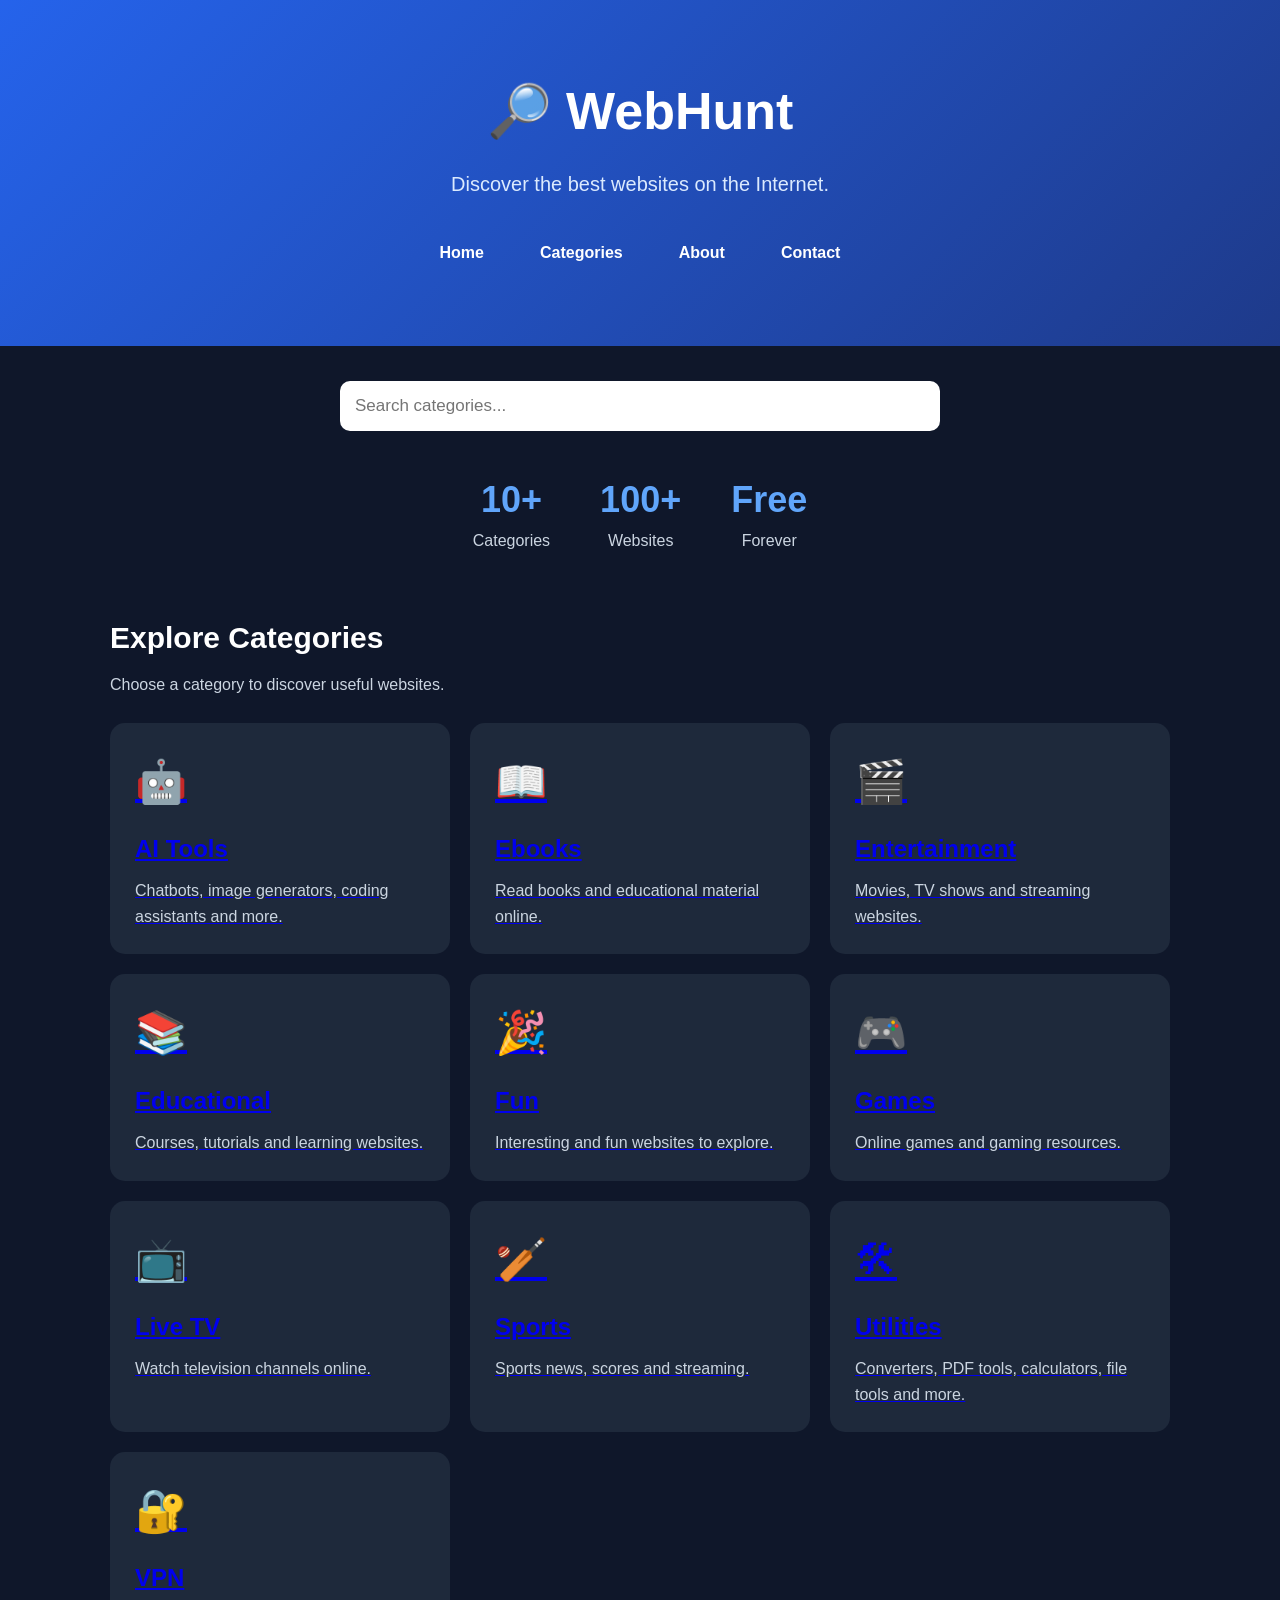
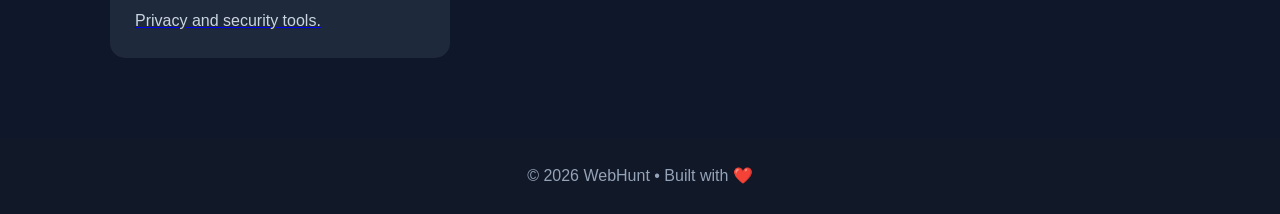
==== index.html @ 98c56df4 "Rename 'Books' section to 'Ebooks'" ====
<!DOCTYPE html>
<html lang="en">
<head>
<meta charset="UTF-8">
<meta name="viewport" content="width=device-width, initial-scale=1.0">

<title>WebHunt - Discover the Best Websites</title>

<link rel="stylesheet" href="css/style.css">

</head>

<body>

<header>

<h1>🔎 WebHunt</h1>

<p>Discover the best websites on the Internet.</p>

<nav>
    <a href="index.html">Home</a>
    <a href="#categories">Categories</a>
    <a href="#">About</a>
    <a href="#">Contact</a>
</nav>

</header>

<div class="search">

<input
type="text"
id="search"
placeholder="Search categories...">

</div>

<div class="stats">

<div>
<h2>10+</h2>
<p>Categories</p>
</div>

<div>
<h2>100+</h2>
<p>Websites</p>
</div>

<div>
<h2>Free</h2>
<p>Forever</p>
</div>

</div>

<section id="categories">

<h2>Explore Categories</h2>

<p class="section-text">
Choose a category to discover useful websites.
</p>

<div class="grid">

<a class="card" href="ai.html">
<div class="icon">🤖</div>
<h3>AI Tools</h3>
<p>Chatbots, image generators, coding assistants and more.</p>
</a>

<a class="card" href="ebooks.html">
<div class="icon">📖</div>
<h3>Ebooks</h3>
<p>Read books and educational material online.</p>
</a>

<a class="card" href="entertainment.html">
<div class="icon">🎬</div>
<h3>Entertainment</h3>
<p>Movies, TV shows and streaming websites.</p>
</a>

<a class="card" href="educational.html">
<div class="icon">📚</div>
<h3>Educational</h3>
<p>Courses, tutorials and learning websites.</p>
</a>


<a class="card" href="fun.html">
<div class="icon">🎉</div>
<h3>Fun</h3>
<p>Interesting and fun websites to explore.</p>
</a>

<a class="card" href="games.html">
<div class="icon">🎮</div>
<h3>Games</h3>
<p>Online games and gaming resources.</p>
</a>

<a class="card" href="livetv.html">
<div class="icon">📺</div>
<h3>Live TV</h3>
<p>Watch television channels online.</p>
</a>

<a class="card" href="sports.html">
<div class="icon">🏏</div>
<h3>Sports</h3>
<p>Sports news, scores and streaming.</p>
</a>

<a class="card" href="utilities.html">
<div class="icon">🛠</div>
<h3>Utilities</h3>
<p>Converters, PDF tools, calculators, file tools and more.</p>
</a>

<a class="card" href="vpn.html">
<div class="icon">🔐</div>
<h3>VPN</h3>
<p>Privacy and security tools.</p>
</a>

</div>

</section>

<footer>

© 2026 WebHunt • Built with ❤️

</footer>

<script src="js/script.js"></script>

</body>
</html>
---- css/style.css ----
/* ===========================
   RESET
=========================== */

*{
    margin:0;
    padding:0;
    box-sizing:border-box;
}

/* ===========================
   BODY
=========================== */

body{
    font-family:Arial, Helvetica, sans-serif;
    background:#0f172a;
    color:white;
    line-height:1.6;
}

/* ===========================
   HEADER
=========================== */

header{
    background:linear-gradient(135deg,#2563eb,#1e3a8a);
    text-align:center;
    padding:70px 20px;
}

header h1{
    font-size:52px;
}

header p{
    margin-top:15px;
    font-size:20px;
    color:#dbeafe;
}

/* ===========================
   NAVIGATION
=========================== */

nav{
    margin-top:30px;
    display:flex;
    justify-content:center;
    gap:20px;
    flex-wrap:wrap;
}

nav a{
    color:white;
    text-decoration:none;
    font-weight:bold;
    padding:10px 18px;
    border-radius:8px;
    transition:.3s;
}

nav a:hover{
    background:rgba(255,255,255,.2);
}

/* ===========================
   SEARCH
=========================== */

.search{
    text-align:center;
    margin:35px auto;
}

.search input{
    width:90%;
    max-width:600px;
    padding:15px;
    border:none;
    border-radius:10px;
    font-size:17px;
    outline:none;
}

/* ===========================
   STATS
=========================== */

.stats{
    display:flex;
    justify-content:center;
    gap:50px;
    flex-wrap:wrap;
    margin:40px 20px;
}

.stats div{
    text-align:center;
}

.stats h2{
    color:#60a5fa;
    font-size:36px;
}

.stats p{
    color:#cbd5e1;
}

/* ===========================
   SECTIONS
=========================== */

section{
    max-width:1100px;
    margin:auto;
    padding:20px;
}

section h2{
    font-size:30px;
    margin-bottom:10px;
}

.section-text{
    color:#cbd5e1;
    margin-bottom:25px;
}

/* ===========================
   GRID
=========================== */

.grid{
    display:grid;
    grid-template-columns:repeat(auto-fit,minmax(280px,1fr));
    gap:20px;
}

/* ===========================
   WEBSITE CARD
=========================== */

.card{
    background:#1e293b;
    border-radius:15px;
    padding:25px;
    transition:.3s;
    animation:fade .5s;
}

.card:hover{
    transform:translateY(-6px);
    box-shadow:0 10px 25px rgba(0,0,0,.3);
}

.icon{
    font-size:42px;
}

.card h3{
    margin:15px 0 10px;
    font-size:24px;
}

.card p{
    color:#cbd5e1;
    margin-top:10px;
}

/* ===========================
   RATING
=========================== */

.rating{
    color:#fbbf24;
    font-size:18px;
    margin:10px 0;
}

/* ===========================
   TAGS
=========================== */

.tags{
    display:flex;
    flex-wrap:wrap;
    gap:10px;
    margin:20px 0;
}

.tag{
    background:#334155;
    color:white;
    padding:6px 12px;
    border-radius:20px;
    font-size:13px;
}

/* ===========================
   BUTTON
=========================== */

.button{
    display:inline-block;
    background:#2563eb;
    color:white;
    text-decoration:none;
    padding:12px 18px;
    border-radius:8px;
    font-weight:bold;
    transition:.3s;
}

.button:hover{
    background:#1d4ed8;
}

/* ===========================
   FOOTER
=========================== */

footer{
    margin-top:60px;
    padding:25px;
    text-align:center;
    background:#111827;
    color:#94a3b8;
}

/* ===========================
   ANIMATION
=========================== */

@keyframes fade{

    from{
        opacity:0;
        transform:translateY(20px);
    }

    to{
        opacity:1;
        transform:translateY(0);
    }

}
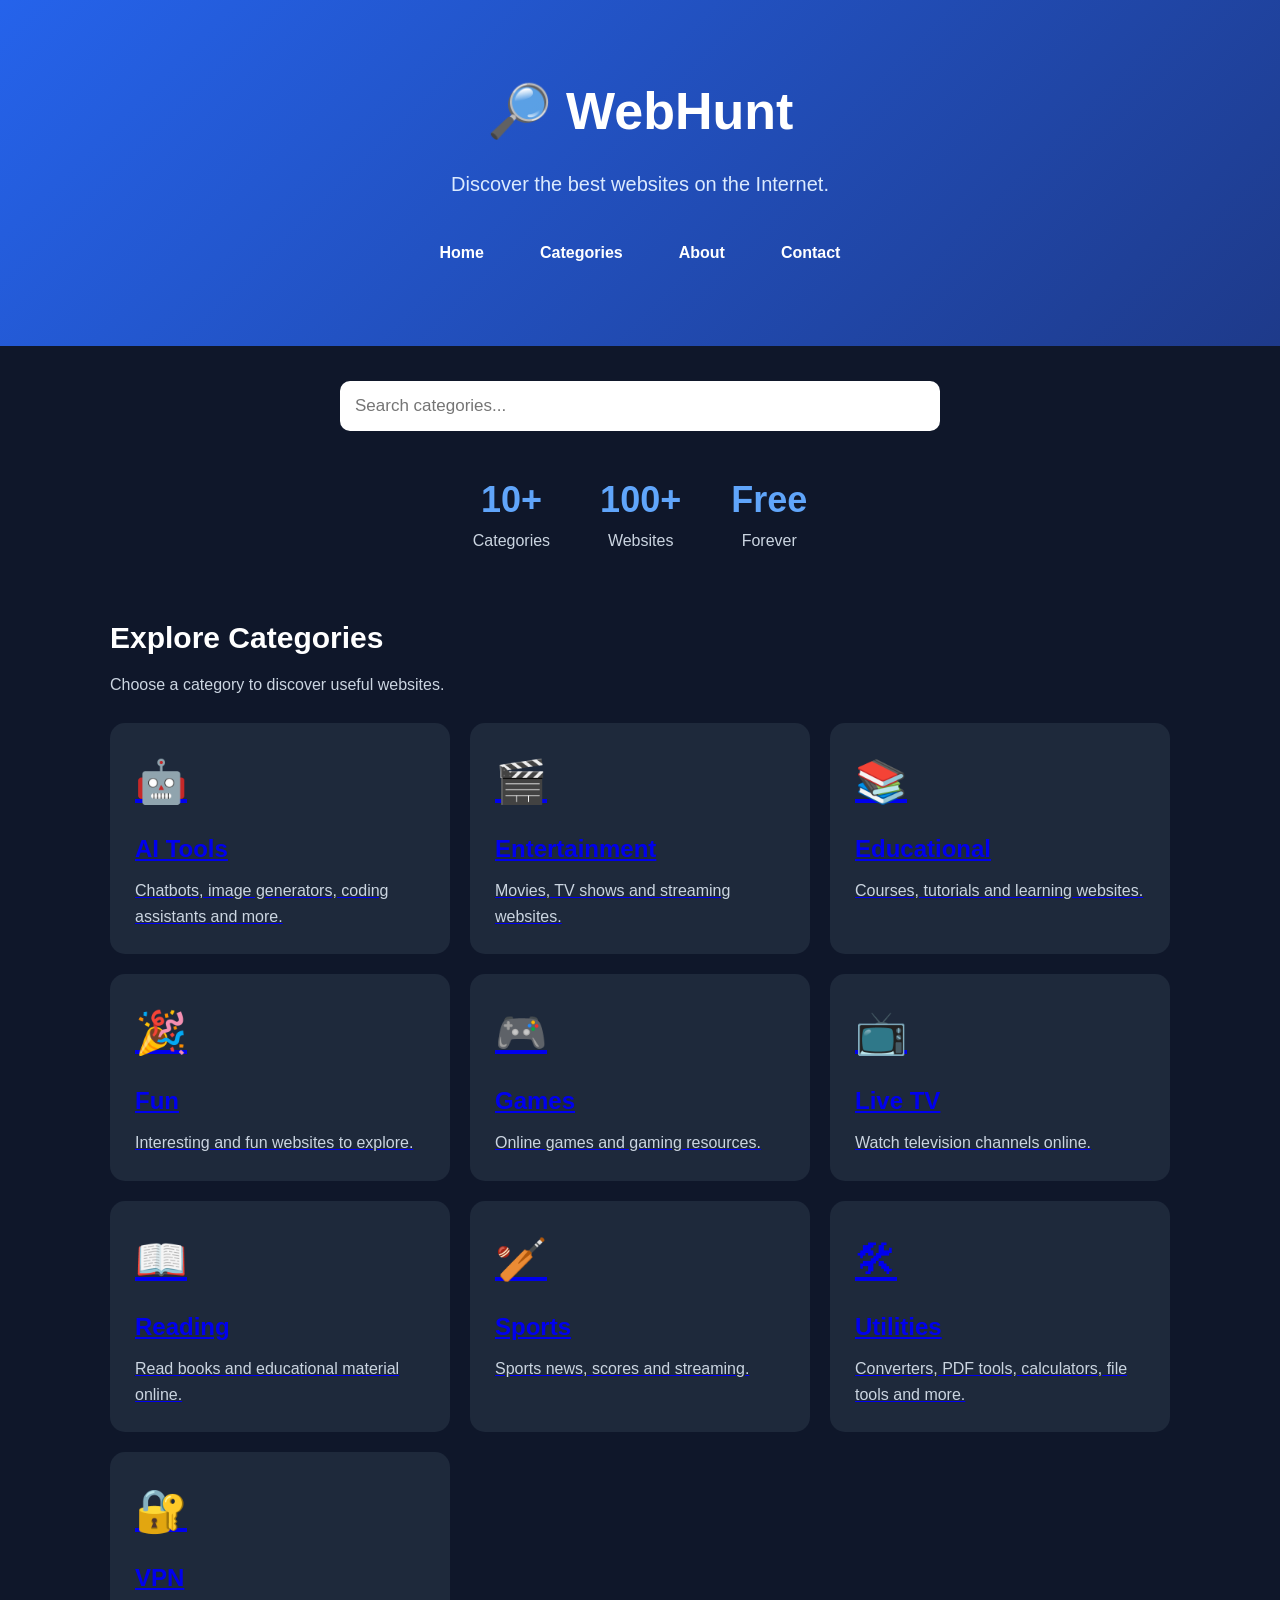
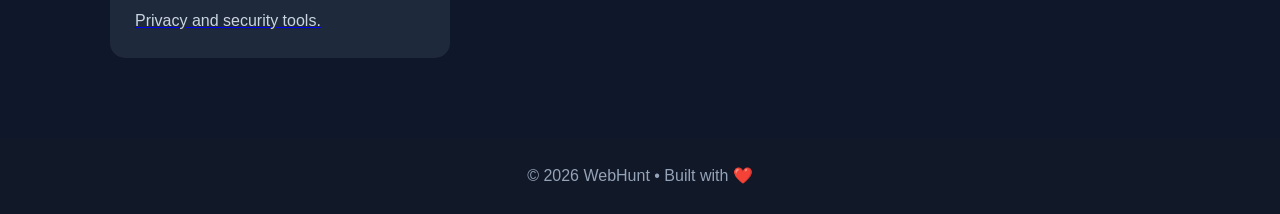
==== commit 7c430272: "Update Ebooks section to Reading Replaced the 'Ebooks' section with a new 'Reading' section." ====
--- a/index.html
+++ b/index.html
@@ -71,12 +71,6 @@
 <p>Chatbots, image generators, coding assistants and more.</p>
 </a>
 
-<a class="card" href="ebooks.html">
-<div class="icon">📖</div>
-<h3>Ebooks</h3>
-<p>Read books and educational material online.</p>
-</a>
-
 <a class="card" href="entertainment.html">
 <div class="icon">🎬</div>
 <h3>Entertainment</h3>
@@ -108,6 +102,12 @@
 <p>Watch television channels online.</p>
 </a>
 
+<a class="card" href="ebooks.html">
+<div class="icon">📖</div>
+<h3>Reading</h3>
+<p>Read books and educational material online.</p>
+</a>
+    
 <a class="card" href="sports.html">
 <div class="icon">🏏</div>
 <h3>Sports</h3>
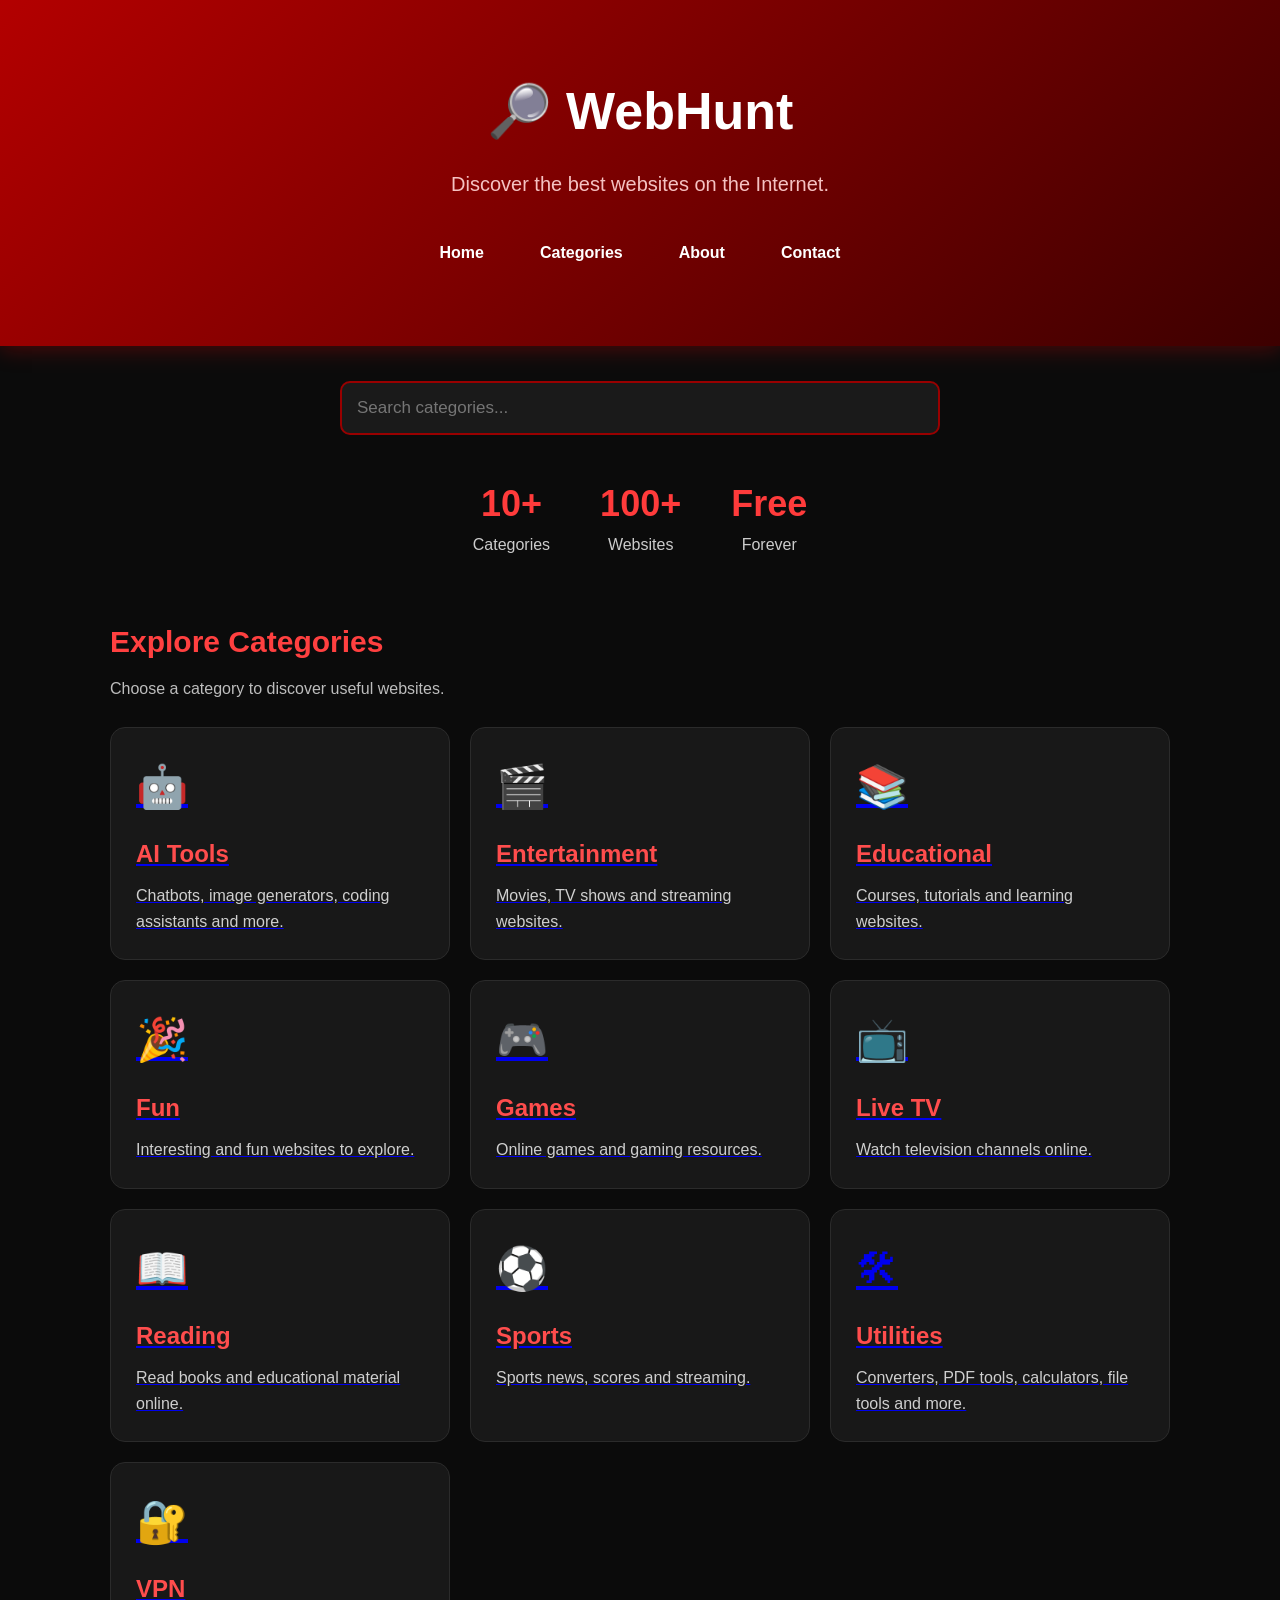
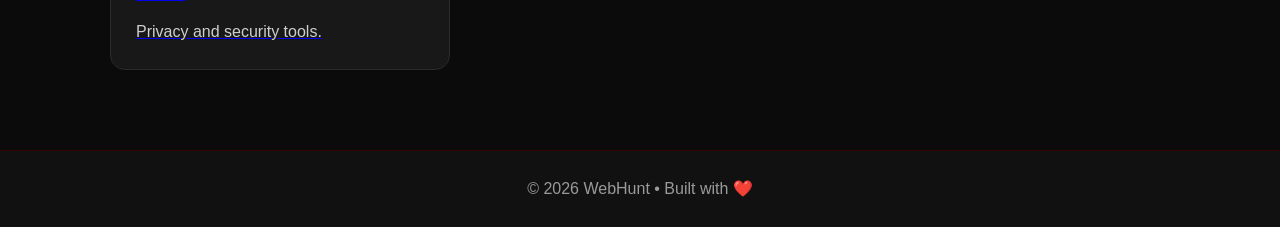
==== commit 68f2d4b7: "Update sports icon in index.html" ====
--- a/index.html
+++ b/index.html
@@ -102,14 +102,14 @@
 <p>Watch television channels online.</p>
 </a>
 
-<a class="card" href="ebooks.html">
+<a class="card" href="reading.html">
 <div class="icon">📖</div>
 <h3>Reading</h3>
 <p>Read books and educational material online.</p>
 </a>
     
 <a class="card" href="sports.html">
-<div class="icon">🏏</div>
+<div class="icon">⚽</div>
 <h3>Sports</h3>
 <p>Sports news, scores and streaming.</p>
 </a>
--- a/css/style.css
+++ b/css/style.css
@@ -14,8 +14,8 @@
 
 body{
     font-family:Arial, Helvetica, sans-serif;
-    background:#0f172a;
-    color:white;
+    background:#0b0b0b;
+    color:#ffffff;
     line-height:1.6;
 }
 
@@ -24,9 +24,10 @@
 =========================== */
 
 header{
-    background:linear-gradient(135deg,#2563eb,#1e3a8a);
+    background:linear-gradient(135deg,#b30000,#3d0000);
     text-align:center;
     padding:70px 20px;
+    box-shadow:0 4px 20px rgba(255,0,0,.25);
 }
 
 header h1{
@@ -36,7 +37,7 @@
 header p{
     margin-top:15px;
     font-size:20px;
-    color:#dbeafe;
+    color:#f5c2c2;
 }
 
 /* ===========================
@@ -61,7 +62,7 @@
 }
 
 nav a:hover{
-    background:rgba(255,255,255,.2);
+    background:#cc0000;
 }
 
 /* ===========================
@@ -77,10 +78,17 @@
     width:90%;
     max-width:600px;
     padding:15px;
-    border:none;
+    border:2px solid #990000;
     border-radius:10px;
     font-size:17px;
     outline:none;
+    background:#1a1a1a;
+    color:white;
+}
+
+.search input:focus{
+    border-color:#ff2d2d;
+    box-shadow:0 0 12px rgba(255,0,0,.4);
 }
 
 /* ===========================
@@ -100,12 +108,12 @@
 }
 
 .stats h2{
-    color:#60a5fa;
+    color:#ff3b3b;
     font-size:36px;
 }
 
 .stats p{
-    color:#cbd5e1;
+    color:#cccccc;
 }
 
 /* ===========================
@@ -121,10 +129,11 @@
 section h2{
     font-size:30px;
     margin-bottom:10px;
+    color:#ff4040;
 }
 
 .section-text{
-    color:#cbd5e1;
+    color:#bdbdbd;
     margin-bottom:25px;
 }
 
@@ -143,7 +152,8 @@
 =========================== */
 
 .card{
-    background:#1e293b;
+    background:#181818;
+    border:1px solid #2b2b2b;
     border-radius:15px;
     padding:25px;
     transition:.3s;
@@ -152,7 +162,8 @@
 
 .card:hover{
     transform:translateY(-6px);
-    box-shadow:0 10px 25px rgba(0,0,0,.3);
+    border-color:#cc0000;
+    box-shadow:0 0 20px rgba(255,0,0,.35);
 }
 
 .icon{
@@ -162,10 +173,11 @@
 .card h3{
     margin:15px 0 10px;
     font-size:24px;
+    color:#ff4d4d;
 }
 
 .card p{
-    color:#cbd5e1;
+    color:#cfcfcf;
     margin-top:10px;
 }
 
@@ -174,7 +186,7 @@
 =========================== */
 
 .rating{
-    color:#fbbf24;
+    color:#ffd700;
     font-size:18px;
     margin:10px 0;
 }
@@ -191,8 +203,8 @@
 }
 
 .tag{
-    background:#334155;
-    color:white;
+    background:#2d0000;
+    color:#ffdede;
     padding:6px 12px;
     border-radius:20px;
     font-size:13px;
@@ -204,7 +216,7 @@
 
 .button{
     display:inline-block;
-    background:#2563eb;
+    background:#cc0000;
     color:white;
     text-decoration:none;
     padding:12px 18px;
@@ -214,7 +226,8 @@
 }
 
 .button:hover{
-    background:#1d4ed8;
+    background:#ff1a1a;
+    box-shadow:0 0 15px rgba(255,0,0,.5);
 }
 
 /* ===========================
@@ -225,8 +238,9 @@
     margin-top:60px;
     padding:25px;
     text-align:center;
-    background:#111827;
-    color:#94a3b8;
+    background:#111111;
+    color:#9a9a9a;
+    border-top:1px solid #330000;
 }
 
 /* ===========================
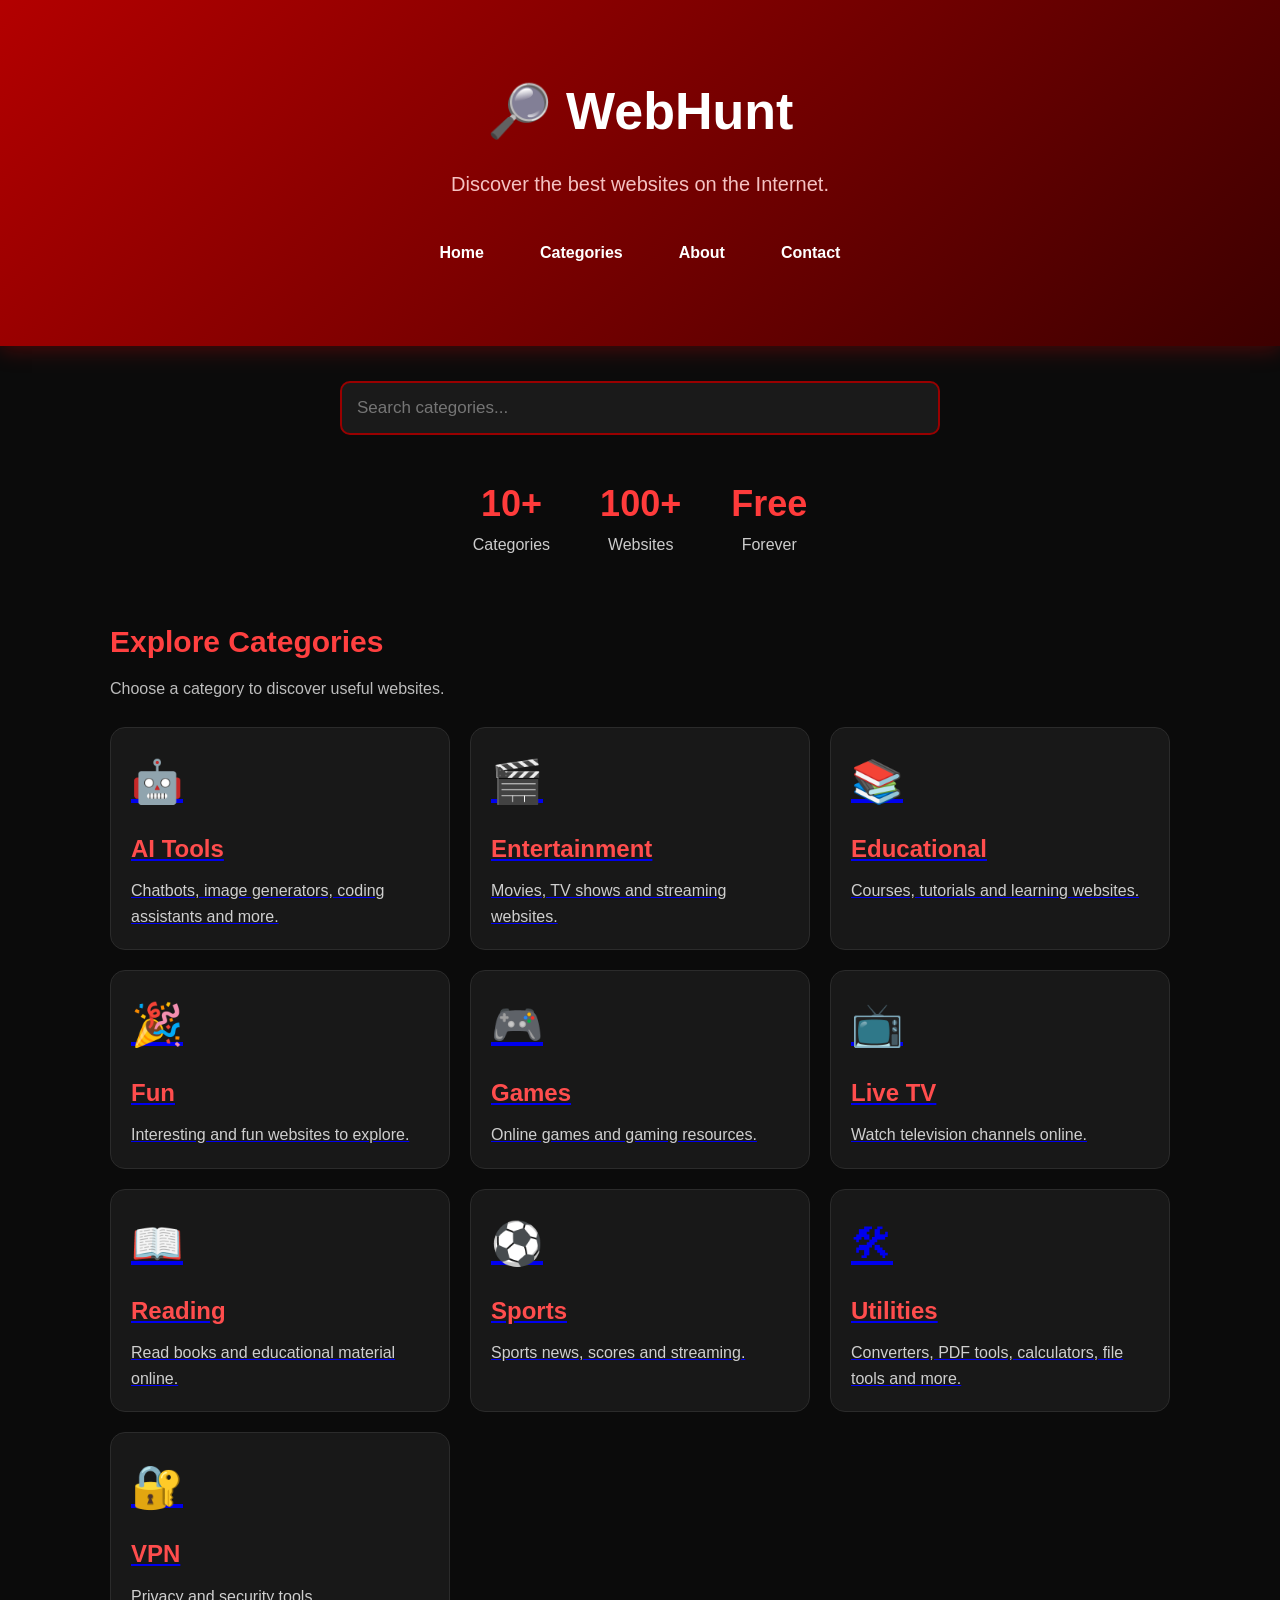
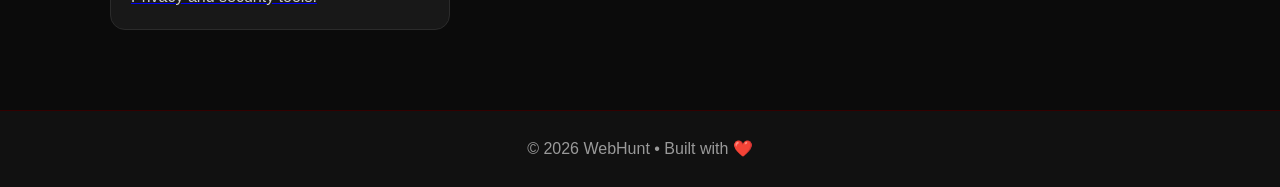
==== commit a5aa8c33: "Add empty div for petals in index.html" ====
--- a/index.html
+++ b/index.html
@@ -11,6 +11,8 @@
 </head>
 
 <body>
+
+<div class="petals"></div>
 
 <header>
 
--- a/css/style.css
+++ b/css/style.css
@@ -155,15 +155,17 @@
     background:#181818;
     border:1px solid #2b2b2b;
     border-radius:15px;
-    padding:25px;
+    padding:20px;
     transition:.3s;
     animation:fade .5s;
 }
 
 .card:hover{
-    transform:translateY(-6px);
-    border-color:#cc0000;
-    box-shadow:0 0 20px rgba(255,0,0,.35);
+    transform:translateY(-8px) scale(1.02);
+    border-color:#ff2d2d;
+    box-shadow:
+        0 15px 35px rgba(0,0,0,.5),
+        0 0 20px rgba(255,0,0,.25);
 }
 
 .icon{
@@ -259,4 +261,4 @@
         transform:translateY(0);
     }
 
-}
+   }
